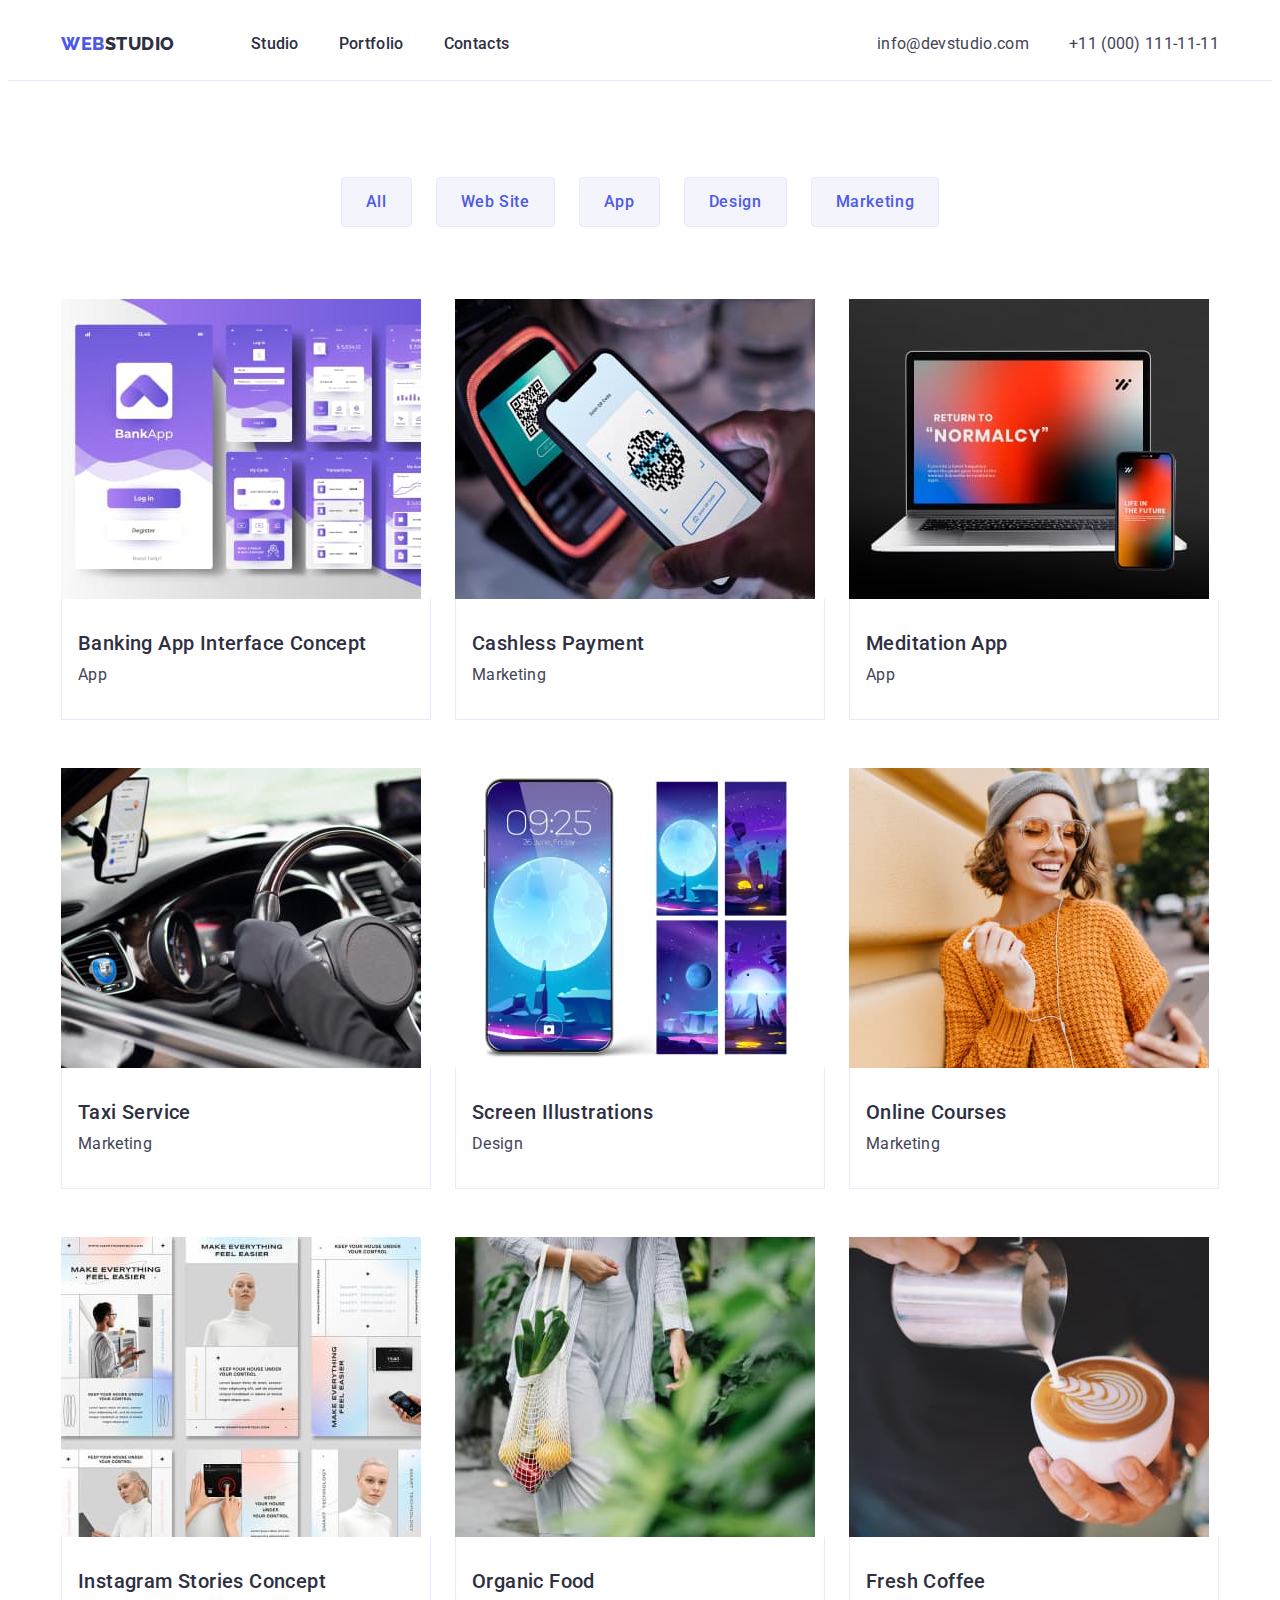
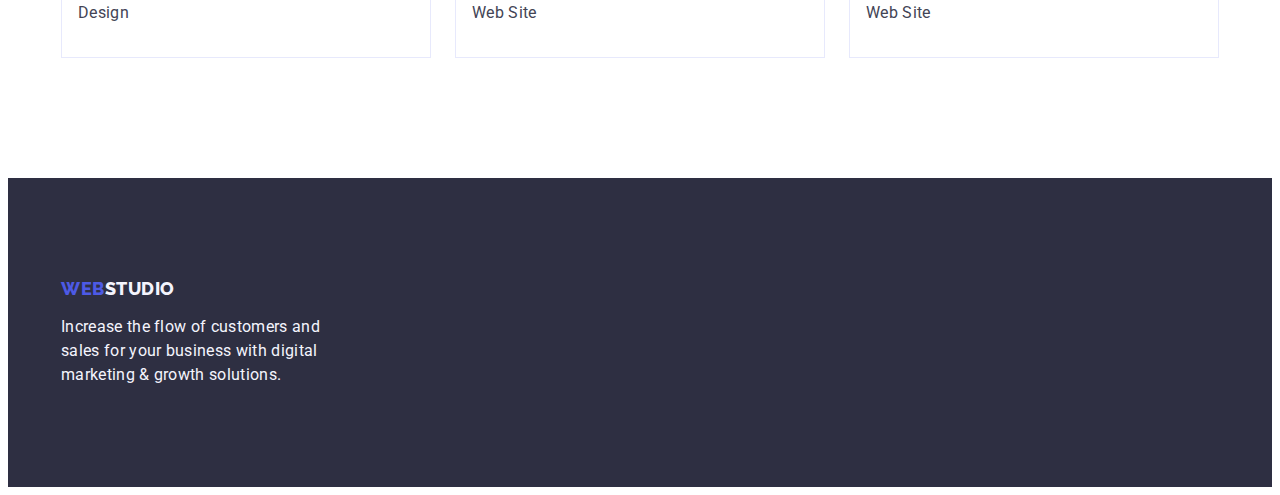
==== portfolio.html @ efa70a8b "summary" ====
<!DOCTYPE html>
<html lang="en">
  <head>
    <meta charset="UTF-8" />
    <meta name="viewport" content="width=device-width, initial-scale=1.0" />
    <link rel="preconnect" href="https://fonts.googleapis.com" />
    <link rel="preconnect" href="https://fonts.gstatic.com" crossorigin />
    <link
      href="https://fonts.googleapis.com/css2?family=Raleway:wght@800&family=Roboto:wght@400;500;700;900&display=swap"
      rel="stylesheet"
    />
    <link
      rel="stylesheet"
      href="https://cdnjs.cloudflare.com/ajax/libs/modern-normalize/2.0.0/modern-normalize.min.css"
      integrity="sha512-4xo8blKMVCiXpTaLzQSLSw3KFOVPWhm/TRtuPVc4WG6kUgjH6J03IBuG7JZPkcWMxJ5huwaBpOpnwYElP/m6wg=="
      crossorigin="anonymous"
      referrerpolicy="no-referrer"
    />
    <link rel="stylesheet" href="./css/styles.css" />
    <title>Portfolio</title>
  </head>

  <body>
    <header class="header">
      <div class="container header-container">
        <nav class="header-navigation">
          <a href="./index.html" class="header-logo link">
            Web<span class="header-logo-accent">Studio</span>
          </a>
          <ul class="header-menu list">
            <li>
              <a href="./index.html" class="header-menu-item link">Studio</a>
            </li>
            <li>
              <a href="./portfolio.html" class="header-menu-item link"
                >Portfolio</a
              >
            </li>
            <li><a href="" class="header-menu-item link">Contacts</a></li>
          </ul>
        </nav>
        <address class="address">
          <ul class="address-menu list">
            <li class="address-menu-item">
              <a href="mailto:info@devstudio.com" class="address-menu-link link"
                >info@devstudio.com</a
              >
            </li>
            <li class="address-menu-item">
              <a href="tel:+110001111111" class="address-menu-link link"
                >+11 (000) 111-11-11</a
              >
            </li>
          </ul>
        </address>
      </div>
    </header>

    <main>
      <section class="portfolio-section">
        <div class="container">
          <h1 class="visually-hidden">List</h1>
          <ul class="buttons-list list">
            <li><button type="button" class="button-list">All</button></li>
            <li><button type="button" class="button-list">Web Site</button></li>
            <li><button type="button" class="button-list">App</button></li>
            <li><button type="button" class="button-list">Design</button></li>
            <li>
              <button type="button" class="button-list">Marketing</button>
            </li>
          </ul>
          <ul class="img-list list">
            <li class="img-list-item">
              <a class="link" href="">
                <img
                  src="./images/baking-app.jpg"
                  alt="App Interface Concept"
                  width="360"
                  height="300"
                />
                <div class="description">
                  <h2 class="title-img">Banking App Interface Concept</h2>
                  <p class="paragraph-img">App</p>
                </div>
              </a>
            </li>
            <li class="img-list-item">
              <a class="link" href=""
                ><img
                  src="./images/cashless-payment.jpg"
                  alt="Payment by phone"
                  width="360"
                  height="300"
                />
                <div class="description">
                  <h2 class="title-img">Cashless Payment</h2>
                  <p class="paragraph-img">Marketing</p>
                </div></a
              >
            </li>
            <li class="img-list-item">
              <a class="link" href="">
                <img
                  src="./images/meditation-app.jpg"
                  alt="Laptop and phone"
                  width="360"
                  height="300"
                />
                <div class="description">
                  <h2 class="title-img">Meditation App</h2>
                  <p class="paragraph-img">App</p>
                </div>
              </a>
            </li>
            <li class="img-list-item">
              <a class="link" href="">
                <img
                  src="./images/taxi-service.jpg"
                  alt="A car"
                  width="360"
                  height="300"
                />
                <div class="description">
                  <h2 class="title-img">Taxi Service</h2>
                  <p class="paragraph-img">Marketing</p>
                </div>
              </a>
            </li>
            <li class="img-list-item">
              <a class="link" href="">
                <img
                  src="./images/screen-illustrations.jpg"
                  alt="Phone and screen Illustrations"
                  width="360"
                  height="300"
                />
                <div class="description">
                  <h2 class="title-img">Screen Illustrations</h2>
                  <p class="paragraph-img">Design</p>
                </div>
              </a>
            </li>
            <li class="img-list-item">
              <a class="link" href="">
                <img
                  src="./images/online-courses.jpg"
                  alt="A smiling girl"
                  width="360"
                  height="300"
                />
                <div class="description">
                  <h2 class="title-img">Online Courses</h2>
                  <p class="paragraph-img">Marketing</p>
                </div>
              </a>
            </li>
            <li class="img-list-item">
              <a class="link" href="">
                <img
                  src="./images/instagram-stories-concept.jpg"
                  alt="Concept of instagram stories"
                  width="360"
                  height="300"
                />
                <div class="description">
                  <h2 class="title-img">Instagram Stories Concept</h2>
                  <p class="paragraph-img">Design</p>
                </div>
              </a>
            </li>
            <li class="img-list-item">
              <a class="link" href="">
                <img
                  src="./images/organic-food.jpg"
                  alt="A woman holds vegetables"
                  width="360"
                  height="300"
                />
                <div class="description">
                  <h2 class="title-img">Organic Food</h2>
                  <p class="paragraph-img">Web Site</p>
                </div>
              </a>
            </li>
            <li class="img-list-item">
              <a class="link" href="">
                <img
                  src="./images/fresh-coffee.jpg"
                  alt="A man making coffee"
                  width="360"
                  height="300"
                />
                <div class="description">
                  <h2 class="title-img">Fresh Coffee</h2>
                  <p class="paragraph-img">Web Site</p>
                </div>
              </a>
            </li>
          </ul>
        </div>
      </section>
    </main>

    <footer class="footer">
      <div class="footer-container container">
        <a href="./index.html" class="footer-logo link"
          >Web<span class="footer-logo-accent">Studio</span></a
        >
        <p class="footer-paragraph">
          Increase the flow of customers and sales for your business with
          digital marketing & growth solutions.
        </p>
      </div>
    </footer>
  </body>
</html>
---- css/styles.css ----
:root {
  --primary-color-logo: #4d5ae5;
  --primary-color: #2e2f42;
  --primary-backgrond-color: #ffffff;
}

p,
h1,
h2,
h3,
h4,
h5,
h6 {
  margin-top: 0;
  margin-bottom: 0;
}

ul,
ol {
  margin-top: 0;
  margin-bottom: 0;
  padding-left: 0;
}

img {
  display: block;
}

body {
  font-family: 'Roboto', sans-serif;
  color: #434455;
  background-color: var(--primary-backgrond-color);
}

.container {
  width: 100%;
  max-width: 1158px;
  padding-left: 15px;
  padding-right: 15px;
  margin: 0 auto;
}

.link,
.list {
  list-style: none;
  text-decoration: none;
}

.header {
  border-bottom: 1px solid #e7e9fc;
}

.header-logo {
  font-family: 'Raleway', sans-serif;
  font-weight: 800;
  font-size: 18px;
  line-height: 1.17;
  letter-spacing: 0.03em;
  text-transform: uppercase;
  text-decoration: none;
  color: var(--primary-color-logo);
  margin-right: 76px;
}

.header-logo-accent {
  color: #2e2f42;
}

.header-menu {
  display: flex;
  gap: 40px;
}

.header-container {
  display: flex;
  align-items: center;
  border-bottom: 1px #e7e9fc;
}

.header-navigation {
  display: flex;
  justify-content: center;
  align-items: center;
}

.header-menu-item {
  font-family: 'Roboto', sans-serif;
  font-weight: 500;
  font-size: 16px;
  line-height: 1.5;
  letter-spacing: 0.02em;
  text-transform: capitalize;
  text-decoration: none;
  color: #2e2f42;
  padding: 24px 0;
  display: block;
}

.header-menu-item:hover,
.header-menu-item:focus {
  color: #404bbf;
}

.address {
  font-style: normal;
  margin-left: auto;
}

.address-menu {
  display: flex;
  gap: 40px;
}

.address-menu-item {
  display: flex;
}

.address-menu-link {
  font-family: 'Roboto', sans-serif;
  font-weight: 400;
  font-size: 16px;
  line-height: 1.5;
  letter-spacing: 0.02em;
  font-style: normal;
  text-transform: lowercase;
  color: #434455;
}

.address-menu-link:hover,
.address-menu-link:focus {
  color: #404bbf;
}

button {
  cursor: pointer;
  color: #4d5ae5;
  background-color: #e7e9fc;
  padding: 16px 32px;
  border-radius: 4px;
  border: none;
}

button:hover,
button:focus {
  background-color: #404bbf;
  color: #ffffff;
}

.advantages {
  padding: 120px 0;
}

.advantages-title {
  letter-spacing: 0.02em;
}

.efective-sol {
  background-color: #2e2f42;
  padding: 188px 0;
}

.efective-sol-title {
  max-width: 496px;
  font-weight: 700;
  font-size: 56px;
  line-height: 1.07;
  letter-spacing: 0.02em;
  text-align: center;
  color: #ffffff;
  margin-bottom: 48px;
  display: block;
  margin: 0 auto;
}

.button-order {
  font-family: 'Roboto', sans-serif;
  background-color: #4d5ae5;
  color: #ffffff;
  font-weight: 500;
  font-size: 16px;
  line-height: 1.5;
  letter-spacing: 0.04em;
  display: block;
  margin: 0 auto;
  min-width: 169px;
  margin-top: 48px;
}

.advantages-list {
  display: flex;
  gap: 24px;
}

.adv-list {
  width: calc((100% - 72px) / 4);
}

.fsection-title {
  font-weight: 500;
  font-size: 20px;
  line-height: 1.2;
  letter-spacing: 0.02em;
  color: #2e2f42;
  margin-bottom: 8px;
  background-color: #ffffff;
}

.fsection-paragraph {
  font-weight: 400;
  font-size: 16px;
  line-height: 1.5;
  letter-spacing: 0.02em;
  color: #434455;
  background-color: #ffffff;
}

.visually-hidden {
  position: absolute;
  width: 1px;
  height: 1px;
  margin: -1px;
  border: 0;
  padding: 0;
  white-space: nowrap;
  clip-path: inset(100%);
  clip: rect(0 0 0 0);
  overflow: hidden;
}

.section-title {
  font-weight: 500;
  font-size: 20px;
  line-height: 1.2;
  letter-spacing: 0.02em;
  color: #2e2f42;
  margin-bottom: 8px;
  background-color: #ffffff;
  text-align: center;
  margin-bottom: 8px;
}

.section-paragraph {
  font-weight: 400;
  font-size: 16px;
  line-height: 1.5;
  letter-spacing: 0.02em;
  color: #434455;
  background-color: #ffffff;
  text-align: center;
}

.our-team {
  background-color: #f4f4fd;
  padding: 120px 0;
}

.team {
  border-radius: 0px 0px 4px 4px;
  width: calc((100% - 74px) / 4);
}

.name {
  padding: 32px 16px;
  background-color: #ffffff;
}

.wawd-section {
  padding-bottom: 120px;
}

.wawd-list {
  display: flex;
  gap: 24px;
}

.wawd {
  margin-bottom: 72px;
  font-size: 36px;
  line-height: 1.11;
  letter-spacing: 0.02em;
  text-transform: capitalize;
  text-align: center;
  color: #2e2f42;
}

.wawd-list-img {
  width: calc((100% - 48px) / 3);
}

.team-list {
  display: flex;
  gap: 24px;
}

.paragraph-img {
  font-family: 'Roboto', sans-serif;
  font-weight: 400;
  font-size: 16px;
  line-height: 1.5;
  letter-spacing: 0.02em;
  text-transform: capitalize;
  color: #434455;
}

footer {
  background-color: var(--primary-color);
  padding: 100px 0;
}

.footer-logo {
  font-family: 'Raleway', sans-serif;
  font-weight: 800;
  font-size: 18px;
  line-height: 1.17;
  letter-spacing: 0.03em;
  text-transform: uppercase;
  color: var(--primary-color-logo);
  display: inline-block;
  margin-bottom: 16px;
}

.footer-logo-accent {
  color: #f4f4fd;
}

.footer-paragraph {
  width: 264px;
  color: #f4f4fd;
  font-weight: 400;
  font-size: 16px;
  line-height: 1.5;
  letter-spacing: 0.02em;
}

.buttons-list {
  display: flex;
  justify-content: center;
  gap: 24px;
  margin-bottom: 72px;
}

.portfolio-section {
  padding-top: 96px;
  padding-bottom: 120px;
}

.img-list {
  display: flex;
  flex-wrap: wrap;
  column-gap: 24px;
  row-gap: 48px;
}

.button-list {
  font-family: 'Roboto', sans-serif;
  font-weight: 500;
  font-size: 16px;
  line-height: 1.5;
  letter-spacing: 0.04em;
  background-color: #f4f4fd;
  padding: 12px 24px;
  border: 1px solid #e7e9fc;
}

.button-list:hover,
.button-list:focus {
  border: 1px solid transparent;
}

.button-order:hover,
.button-order:focus {
  background-color: #404bbf;
}

.img-list-item {
  width: calc((100% - 48px) / 3);
}

.description {
  padding: 32px 16px;
  border: 1px solid #e7e9fc;
  border-top: none;
}

.title-img {
  font-family: 'Roboto', sans-serif;
  font-weight: 500;
  font-size: 20px;
  line-height: 1.2;
  letter-spacing: 0.02em;
  text-transform: capitalize;
  color: #2e2f42;
  margin-bottom: 8px;
}
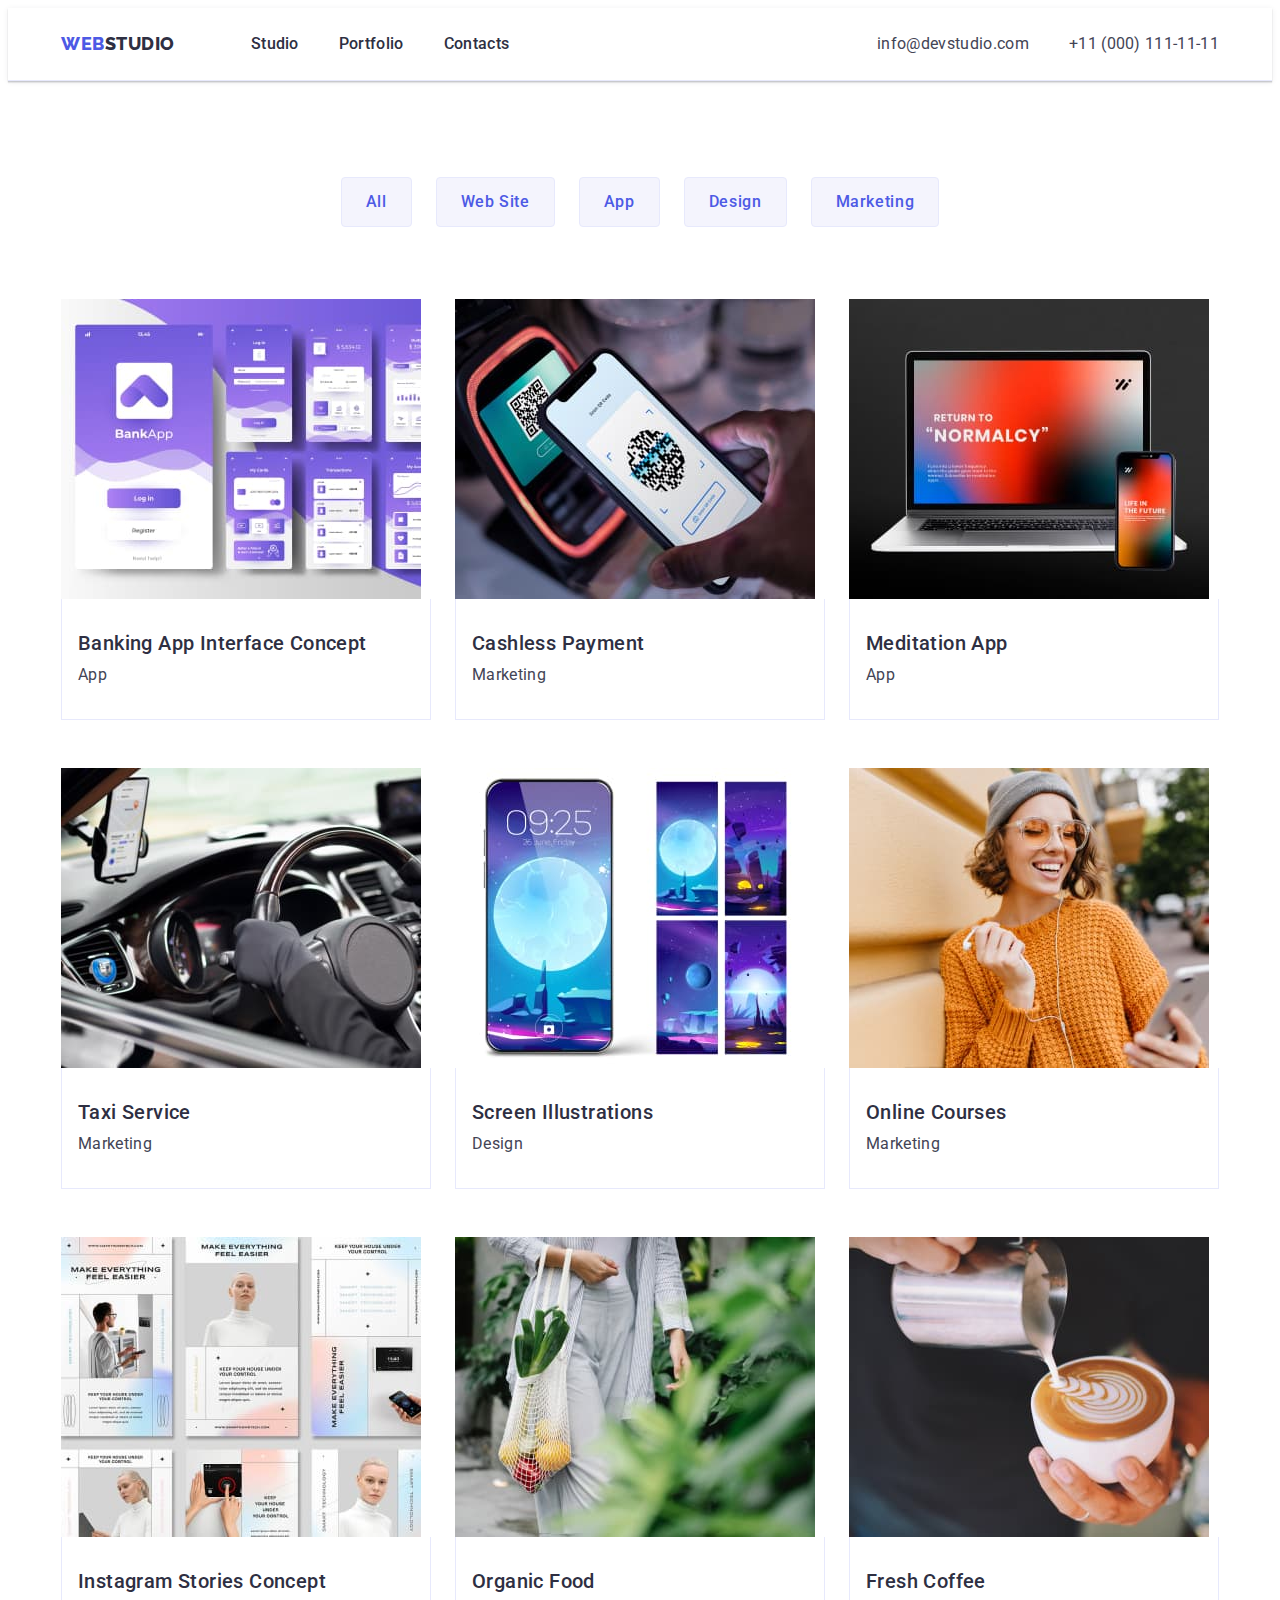
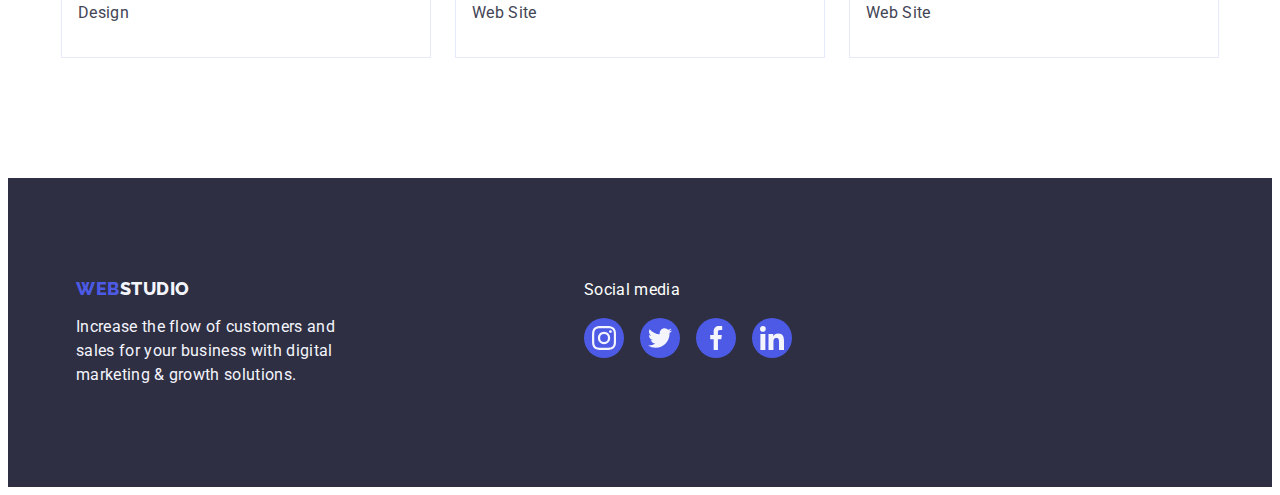
==== commit 2e3fbd72: "update" ====
--- a/portfolio.html
+++ b/portfolio.html
@@ -203,13 +203,72 @@
 
     <footer class="footer">
       <div class="footer-container container">
-        <a href="./index.html" class="footer-logo link"
-          >Web<span class="footer-logo-accent">Studio</span></a
-        >
-        <p class="footer-paragraph">
-          Increase the flow of customers and sales for your business with
-          digital marketing & growth solutions.
-        </p>
+        <div class="footer-logo-container container">
+          <a href="./index.html" class="footer-logo link"
+            >Web<span class="footer-logo-accent">Studio</span></a
+          >
+          <p class="footer-paragraph">
+            Increase the flow of customers and sales for your business with
+            digital marketing & growth solutions.
+          </p>
+        </div>
+        <div class="footer-socials-container container">
+          <p class="footer-paragraph-socials">Social media</p>
+          <ul class="footer-socials-list list">
+            <li class="footer-socials-item">
+              <a
+                class="footer-socials-link link"
+                href=""
+                aria-label="instagram"
+                target="_blank"
+                rel="noopener noreferrer"
+              >
+                <svg class="footer-socials-icon">
+                  <use href="./images/icons.svg#icon-instagram"></use>
+                </svg>
+              </a>
+            </li>
+            <li class="footer-socials-item">
+              <a
+                class="footer-socials-link link"
+                href=""
+                aria-label="twitter"
+                target="_blank"
+                rel="noopener noreferrer"
+              >
+                <svg class="footer-socials-icon">
+                  <use href="./images/icons.svg#icon-twitter"></use>
+                </svg>
+              </a>
+            </li>
+            <li class="footer-socials-item">
+              <a
+                class="footer-socials-link link"
+                href=""
+                aria-label="facebook"
+                target="_blank"
+                rel="noopener noreferrer"
+              >
+                <svg class="footer-socials-icon">
+                  <use href="./images/icons.svg#icon-facebook"></use>
+                </svg>
+              </a>
+            </li>
+            <li class="footer-socials-item">
+              <a
+                class="footer-socials-link link"
+                href=""
+                aria-label="linkedin"
+                target="_blank"
+                rel="noopener noreferrer"
+              >
+                <svg class="footer-socials-icon">
+                  <use href="./images/icons.svg#icon-linkedin"></use>
+                </svg>
+              </a>
+            </li>
+          </ul>
+        </div>
       </div>
     </footer>
   </body>
--- a/css/styles.css
+++ b/css/styles.css
@@ -48,6 +48,8 @@
 
 .header {
   border-bottom: 1px solid #e7e9fc;
+  box-shadow: 0px 2px 1px rgba(46, 47, 66, 0.08),
+    0px 1px 1px rgba(46, 47, 66, 0.16), 0px 1px 6px rgba(46, 47, 66, 0.08);
 }
 
 .header-logo {
@@ -101,6 +103,22 @@
   color: #404bbf;
 }
 
+.studio {
+  color: #404bbf;
+  position: relative;
+  transition: color 250ms cubic-bezier(0.4, 0, 0.2, 1);
+}
+
+.studio::after {
+  content: '';
+  position: absolute;
+  left: 0;
+  bottom: -1px;
+  height: 4px;
+  background-color: #404bbf;
+  border-radius: 2px;
+}
+
 .address {
   font-style: normal;
   margin-left: auto;
@@ -124,6 +142,7 @@
   font-style: normal;
   text-transform: lowercase;
   color: #434455;
+  transition: color 250ms cubic-bezier(0.4, 0, 0.2, 1);
 }
 
 .address-menu-link:hover,
@@ -155,7 +174,16 @@
 }
 
 .efective-sol {
+  max-width: 1440px;
   background-color: #2e2f42;
+  background-repeat: no-repeat;
+  background-position: center;
+  background-size: cover;
+  background-image: linear-gradient(
+      rgba(46, 47, 66, 0.7),
+      rgba(46, 47, 66, 0.7)
+    ),
+    url(../images/people-office.jpg);
   padding: 188px 0;
 }
 
@@ -184,6 +212,18 @@
   margin: 0 auto;
   min-width: 169px;
   margin-top: 48px;
+  transition: background-color 250ms cubic-bezier(0.4, 0, 0.2, 1);
+}
+
+.advantages-block {
+  background-color: #f4f4fd;
+  width: 264px;
+  height: 112px;
+  border-radius: 4px;
+  margin-bottom: 8px;
+  display: flex;
+  align-items: center;
+  justify-content: center;
 }
 
 .advantages-list {
@@ -249,21 +289,6 @@
   text-align: center;
 }
 
-.our-team {
-  background-color: #f4f4fd;
-  padding: 120px 0;
-}
-
-.team {
-  border-radius: 0px 0px 4px 4px;
-  width: calc((100% - 74px) / 4);
-}
-
-.name {
-  padding: 32px 16px;
-  background-color: #ffffff;
-}
-
 .wawd-section {
   padding-bottom: 120px;
 }
@@ -290,6 +315,92 @@
 .team-list {
   display: flex;
   gap: 24px;
+  height: 428px;
+}
+.our-team {
+  background-color: #f4f4fd;
+  padding: 120px 0;
+  height: 780px;
+}
+
+.team {
+  border-radius: 0px 0px 4px 4px;
+  width: calc((100% - 74px) / 4);
+  box-shadow: 0px 1px 6px rgba(46, 47, 66, 0.08),
+    0px 1px 1px rgba(46, 47, 66, 0.16), 0px 2px 1px rgba(46, 47, 66, 0.08);
+}
+
+.name {
+  padding: 32px 16px;
+  background-color: #ffffff;
+  padding: 32px 0;
+}
+
+.team-socials {
+  display: flex;
+  justify-content: center;
+  gap: 24px;
+  padding-top: 8px;
+}
+
+.team-socials-item {
+  width: 40px;
+  height: 40px;
+}
+
+.team-socials-link {
+  width: 100%;
+  height: 100%;
+  background-color: #4d5ae5;
+  border-radius: 50%;
+  display: flex;
+  align-items: center;
+  justify-content: center;
+}
+
+.team-socials-link:hover,
+.team-socials-link:focus {
+  background-color: #404bbf;
+}
+
+.team-icon {
+  fill: #f4f4fd;
+}
+
+.customers {
+  padding: 120px 0;
+}
+
+.customers-list {
+  display: flex;
+  gap: 24px;
+}
+
+.customers-list-item {
+  width: calc((100% - 120px) / 6);
+  height: 88px;
+  width: 168px;
+}
+
+.customers-list-link {
+  width: 100%;
+  height: 100%;
+  color: #8e8f99;
+  border: 1px solid #8e8f99;
+  border-radius: 4px;
+  display: flex;
+  align-items: center;
+  justify-content: center;
+}
+
+.customers-list-link:hover,
+.customers-list-link:focus {
+  color: #404bbf;
+  border-color: #404bbf;
+}
+
+.customers-list-icon {
+  fill: currentColor;
 }
 
 .paragraph-img {
@@ -305,6 +416,11 @@
 footer {
   background-color: var(--primary-color);
   padding: 100px 0;
+}
+
+.footer-container {
+  display: flex;
+  align-items: baseline;
 }
 
 .footer-logo {
@@ -332,6 +448,45 @@
   letter-spacing: 0.02em;
 }
 
+.footer-socials-container {
+  margin-right: 120px;
+}
+
+.footer-paragraph-socials {
+  width: 500px;
+  font-size: 16px;
+  line-height: 1.5;
+  letter-spacing: 0.02em;
+  color: #ffffff;
+  margin-bottom: 16px;
+}
+
+.footer-socials-list {
+  display: flex;
+  gap: 16px;
+}
+
+.footer-socials-item {
+  width: 40px;
+  height: 40px;
+}
+
+.footer-socials-link {
+  display: flex;
+  align-items: center;
+  justify-content: center;
+  width: 100%;
+  height: 100%;
+  border-radius: 50%;
+  background-color: #4d5ae5;
+}
+
+.footer-socials-icon {
+  width: 24px;
+  height: 24px;
+  fill: #f4f4fd;
+}
+
 .buttons-list {
   display: flex;
   justify-content: center;
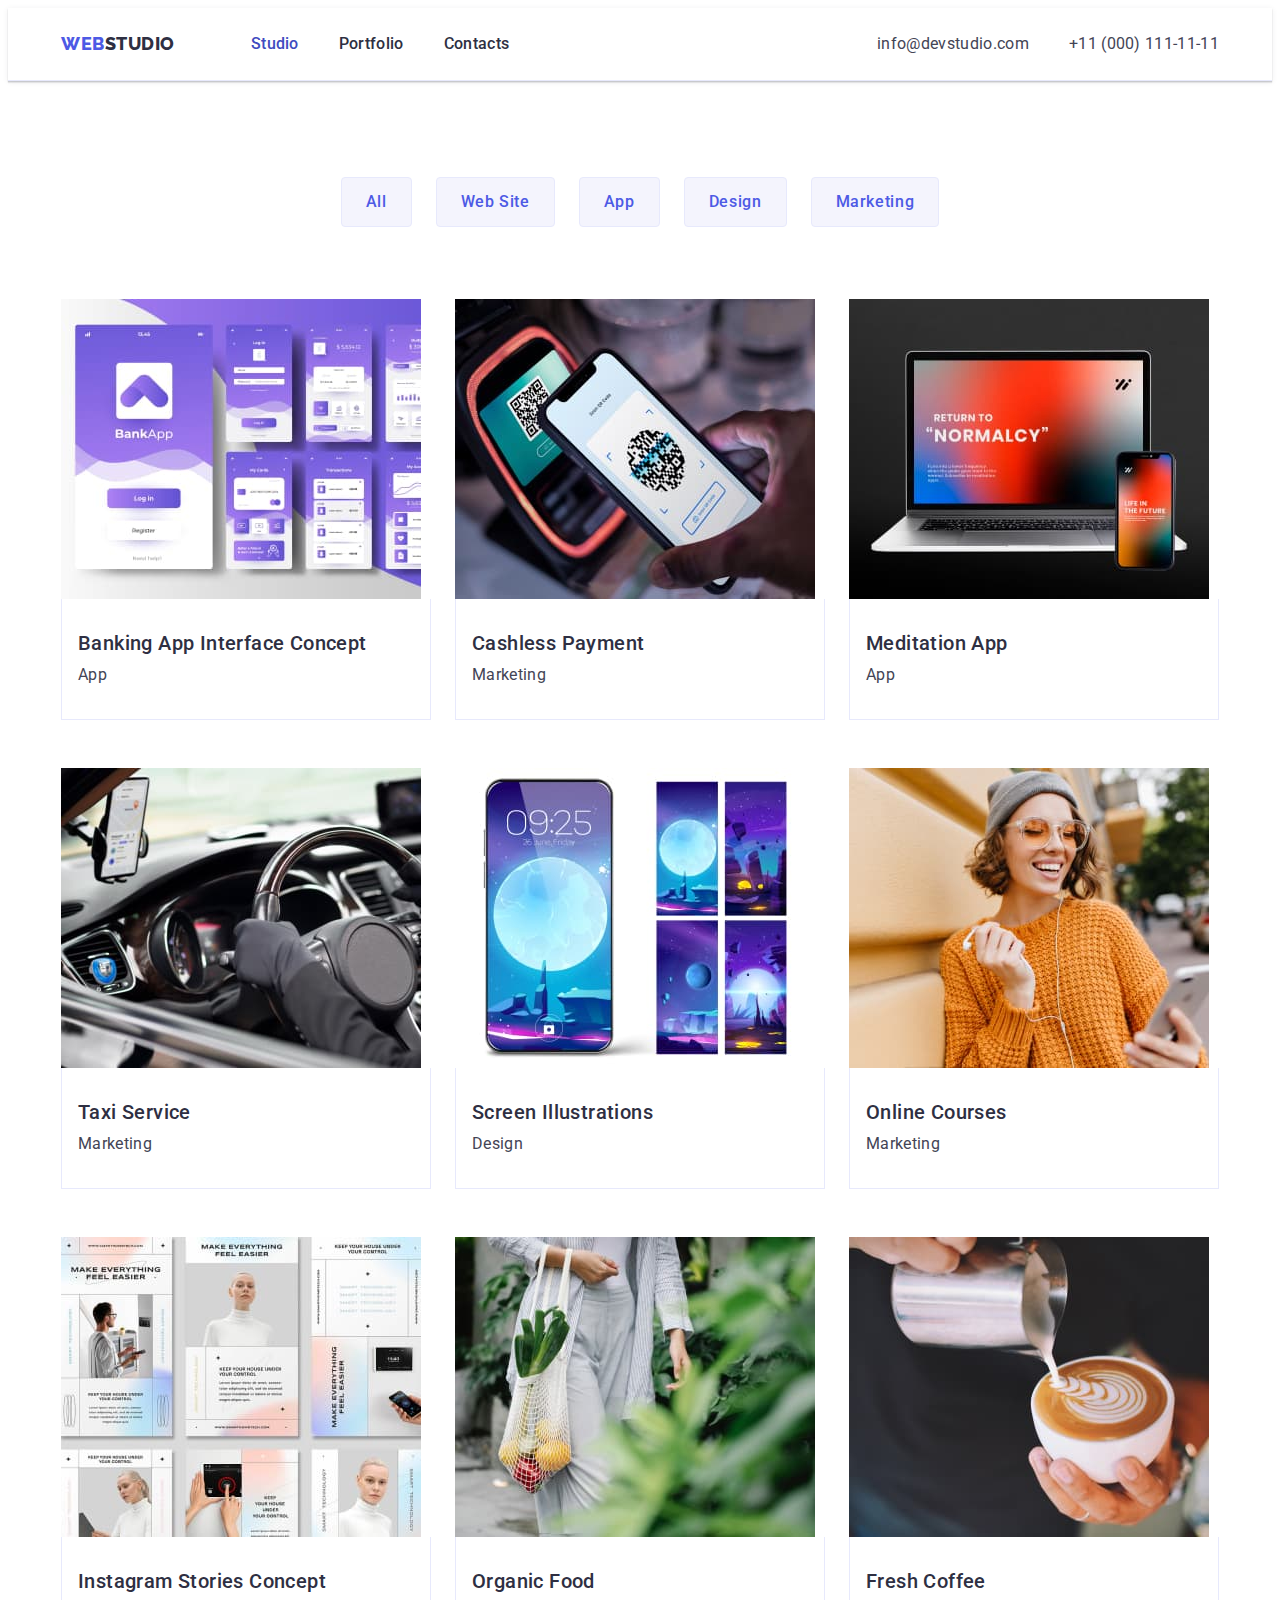
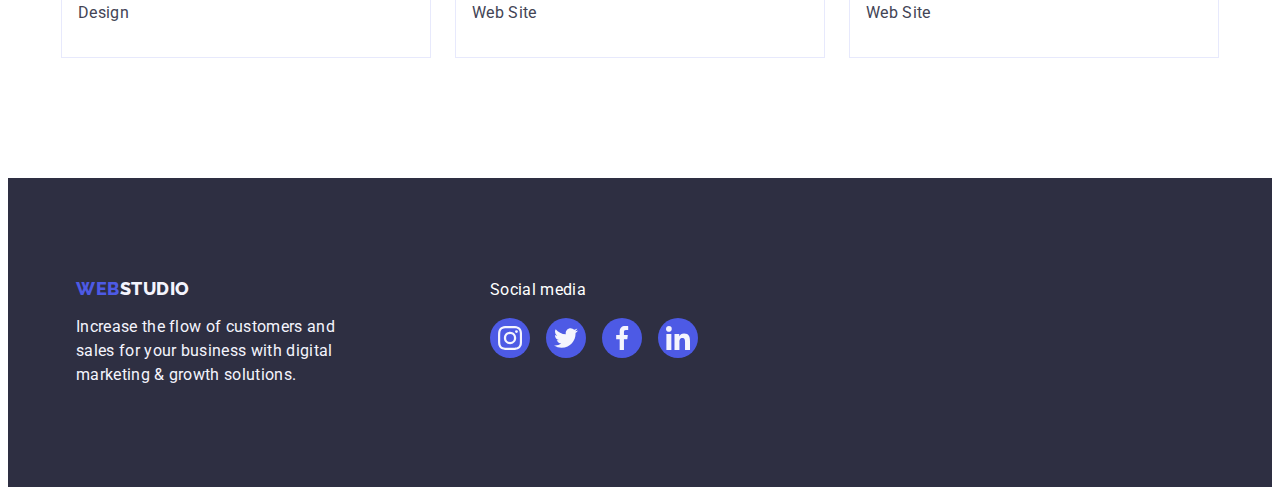
==== commit 22180e64: "update" ====
--- a/portfolio.html
+++ b/portfolio.html
@@ -29,7 +29,9 @@
           </a>
           <ul class="header-menu list">
             <li>
-              <a href="./index.html" class="header-menu-item link">Studio</a>
+              <a href="./index.html" class="header-menu-item link studio"
+                >Studio</a
+              >
             </li>
             <li>
               <a href="./portfolio.html" class="header-menu-item link"
@@ -223,7 +225,7 @@
                 target="_blank"
                 rel="noopener noreferrer"
               >
-                <svg class="footer-socials-icon">
+                <svg class="footer-socials-icon" width="24" height="24">
                   <use href="./images/icons.svg#icon-instagram"></use>
                 </svg>
               </a>
@@ -236,7 +238,7 @@
                 target="_blank"
                 rel="noopener noreferrer"
               >
-                <svg class="footer-socials-icon">
+                <svg class="footer-socials-icon" width="24" height="24">
                   <use href="./images/icons.svg#icon-twitter"></use>
                 </svg>
               </a>
@@ -249,7 +251,7 @@
                 target="_blank"
                 rel="noopener noreferrer"
               >
-                <svg class="footer-socials-icon">
+                <svg class="footer-socials-icon" width="24" height="24">
                   <use href="./images/icons.svg#icon-facebook"></use>
                 </svg>
               </a>
@@ -262,7 +264,7 @@
                 target="_blank"
                 rel="noopener noreferrer"
               >
-                <svg class="footer-socials-icon">
+                <svg class="footer-socials-icon" width="24" height="24">
                   <use href="./images/icons.svg#icon-linkedin"></use>
                 </svg>
               </a>
--- a/css/styles.css
+++ b/css/styles.css
@@ -356,6 +356,7 @@
   display: flex;
   align-items: center;
   justify-content: center;
+  transition: background-color 250ms cubic-bezier(0.4, 0, 0.2, 1);
 }
 
 .team-socials-link:hover,
@@ -391,6 +392,8 @@
   display: flex;
   align-items: center;
   justify-content: center;
+  transition: border-color 250ms cubic-bezier(0.4, 0, 0.2, 1),
+    color 250ms cubic-bezier(0.4, 0, 0.2, 1);
 }
 
 .customers-list-link:hover,
@@ -421,6 +424,11 @@
 .footer-container {
   display: flex;
   align-items: baseline;
+}
+
+.footer-logo-container {
+  width: 264px;
+  margin-right: 120px;
 }
 
 .footer-logo {
@@ -448,12 +456,8 @@
   letter-spacing: 0.02em;
 }
 
-.footer-socials-container {
-  margin-right: 120px;
-}
-
 .footer-paragraph-socials {
-  width: 500px;
+  font-weight: 500px;
   font-size: 16px;
   line-height: 1.5;
   letter-spacing: 0.02em;
@@ -481,6 +485,11 @@
   background-color: #4d5ae5;
 }
 
+.footer-socials-link:hover,
+.footer-socials-link:focus {
+  background-color: #31d0aa;
+}
+
 .footer-socials-icon {
   width: 24px;
   height: 24px;
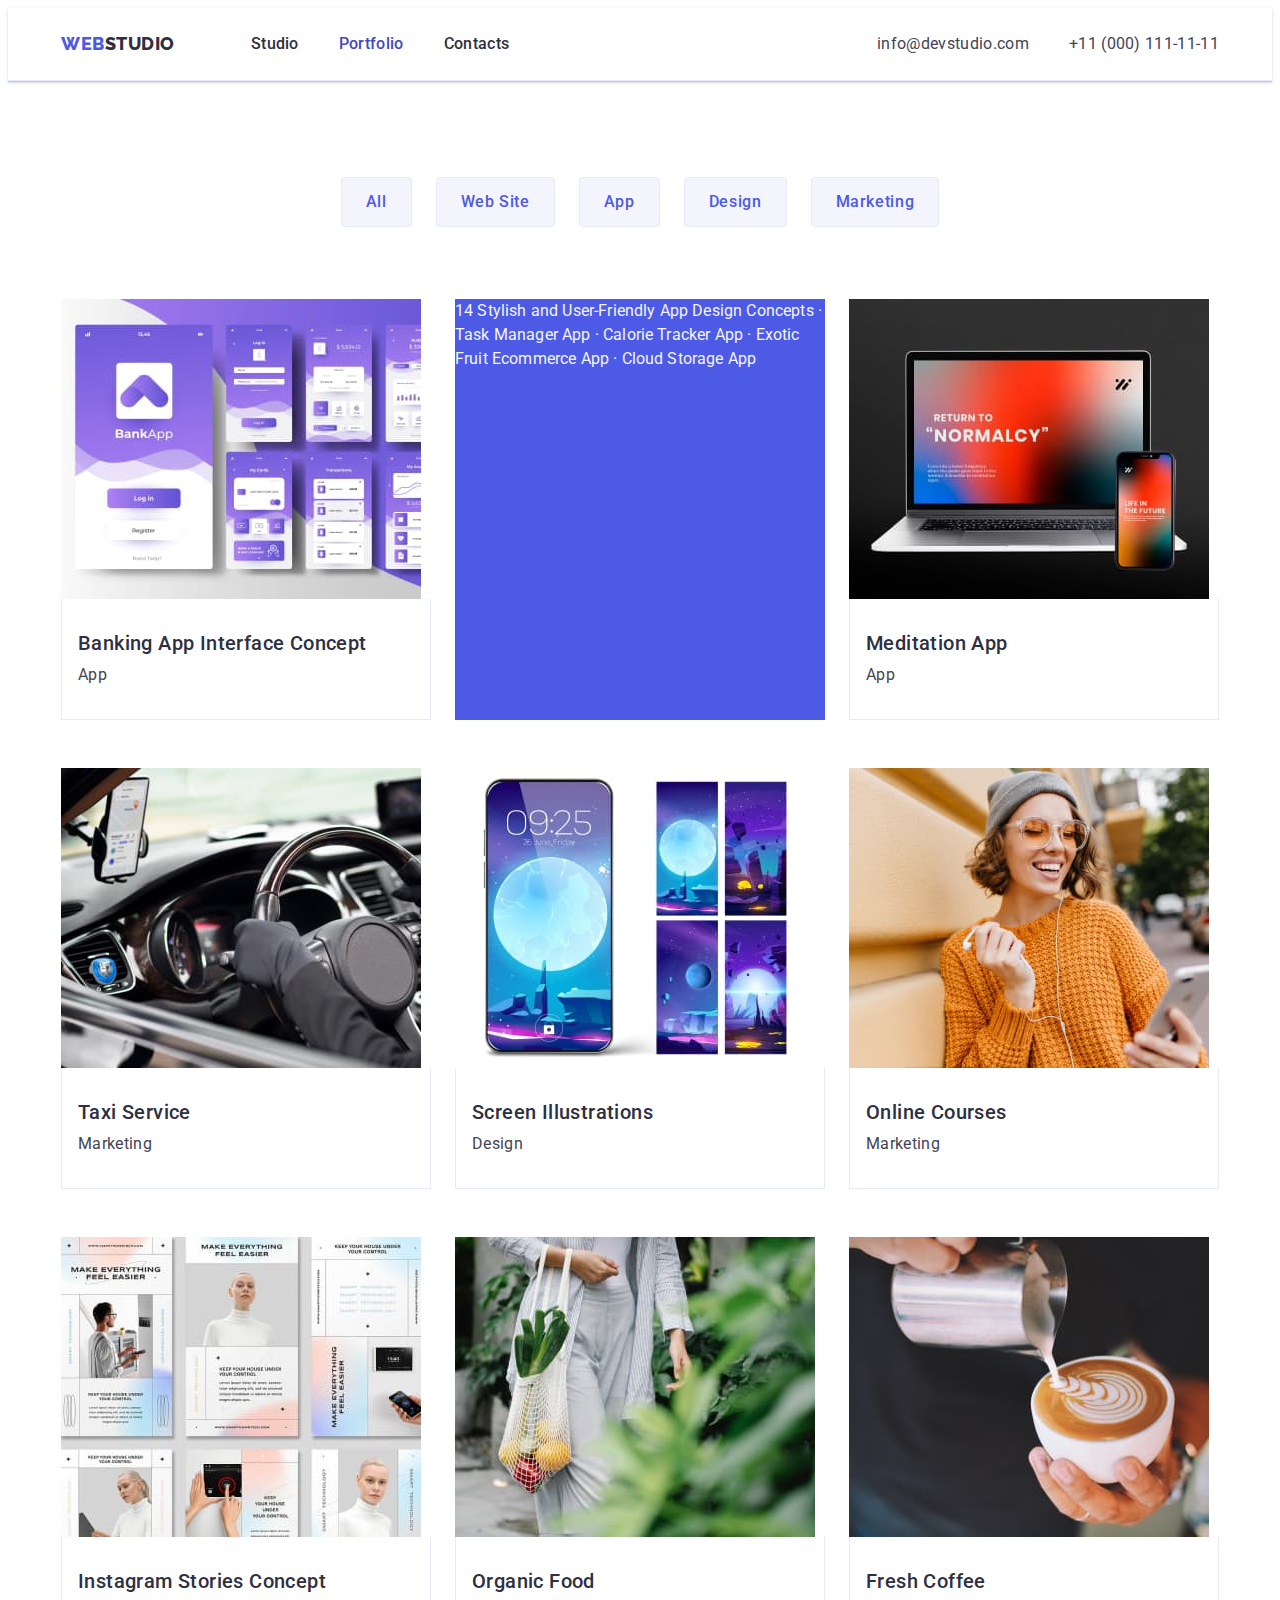
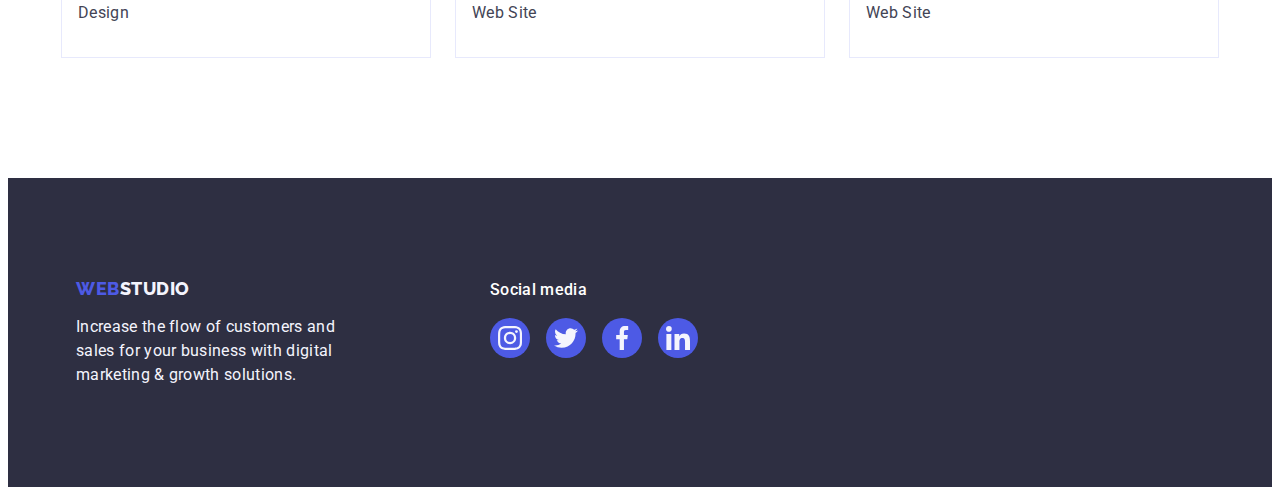
==== commit eff6586a: "update" ====
--- a/portfolio.html
+++ b/portfolio.html
@@ -29,12 +29,10 @@
           </a>
           <ul class="header-menu list">
             <li>
-              <a href="./index.html" class="header-menu-item link studio"
-                >Studio</a
-              >
+              <a href="./index.html" class="header-menu-item link">Studio</a>
             </li>
             <li>
-              <a href="./portfolio.html" class="header-menu-item link"
+              <a href="./portfolio.html" class="header-menu-item link portfolio"
                 >Portfolio</a
               >
             </li>
@@ -73,7 +71,7 @@
           </ul>
           <ul class="img-list list">
             <li class="img-list-item">
-              <a class="link" href="">
+              <a class="img-link link" href="">
                 <img
                   src="./images/baking-app.jpg"
                   alt="App Interface Concept"
@@ -87,13 +85,18 @@
               </a>
             </li>
             <li class="img-list-item">
-              <a class="link" href=""
+              <a class="img-link link" href=""
                 ><img
                   src="./images/cashless-payment.jpg"
                   alt="Payment by phone"
                   width="360"
                   height="300"
                 />
+                <p class="img-cover-text">
+                  14 Stylish and User-Friendly App Design Concepts · Task
+                  Manager App · Calorie Tracker App · Exotic Fruit Ecommerce App
+                  · Cloud Storage App
+                </p>
                 <div class="description">
                   <h2 class="title-img">Cashless Payment</h2>
                   <p class="paragraph-img">Marketing</p>
@@ -101,7 +104,7 @@
               >
             </li>
             <li class="img-list-item">
-              <a class="link" href="">
+              <a class="img-link link" href="">
                 <img
                   src="./images/meditation-app.jpg"
                   alt="Laptop and phone"
@@ -115,7 +118,7 @@
               </a>
             </li>
             <li class="img-list-item">
-              <a class="link" href="">
+              <a class="img-link link" href="">
                 <img
                   src="./images/taxi-service.jpg"
                   alt="A car"
@@ -129,7 +132,7 @@
               </a>
             </li>
             <li class="img-list-item">
-              <a class="link" href="">
+              <a class="img-link link" href="">
                 <img
                   src="./images/screen-illustrations.jpg"
                   alt="Phone and screen Illustrations"
@@ -143,7 +146,7 @@
               </a>
             </li>
             <li class="img-list-item">
-              <a class="link" href="">
+              <a class="img-link link" href="">
                 <img
                   src="./images/online-courses.jpg"
                   alt="A smiling girl"
@@ -157,7 +160,7 @@
               </a>
             </li>
             <li class="img-list-item">
-              <a class="link" href="">
+              <a class="img-link link" href="">
                 <img
                   src="./images/instagram-stories-concept.jpg"
                   alt="Concept of instagram stories"
@@ -171,7 +174,7 @@
               </a>
             </li>
             <li class="img-list-item">
-              <a class="link" href="">
+              <a class="img-link link" href="">
                 <img
                   src="./images/organic-food.jpg"
                   alt="A woman holds vegetables"
@@ -185,7 +188,7 @@
               </a>
             </li>
             <li class="img-list-item">
-              <a class="link" href="">
+              <a class="img-link link" href="">
                 <img
                   src="./images/fresh-coffee.jpg"
                   alt="A man making coffee"
--- a/css/styles.css
+++ b/css/styles.css
@@ -110,6 +110,22 @@
 }
 
 .studio::after {
+  content: '';
+  position: absolute;
+  left: 0;
+  bottom: -1px;
+  height: 4px;
+  background-color: #404bbf;
+  border-radius: 2px;
+}
+
+.portfolio {
+  color: #404bbf;
+  position: relative;
+  transition: color 250ms cubic-bezier(0.4, 0, 0.2, 1);
+}
+
+.portfolio::after {
   content: '';
   position: absolute;
   left: 0;
@@ -457,7 +473,7 @@
 }
 
 .footer-paragraph-socials {
-  font-weight: 500px;
+  font-weight: 500;
   font-size: 16px;
   line-height: 1.5;
   letter-spacing: 0.02em;
@@ -483,6 +499,7 @@
   height: 100%;
   border-radius: 50%;
   background-color: #4d5ae5;
+  transition: background-color 250ms cubic-bezier(0.4, 0, 0.2, 1);
 }
 
 .footer-socials-link:hover,
@@ -524,11 +541,17 @@
   background-color: #f4f4fd;
   padding: 12px 24px;
   border: 1px solid #e7e9fc;
+  transition: 250ms cubic-bezier(0.4, 0, 0.2, 1),
+    background-color 250ms cubic-bezier(0.4, 0, 0.2, 1),
+    border-color 250ms cubic-bezier(0.4, 0, 0.2, 1),
+    box-shadow 250ms cubic-bezier(0.4, 0, 0.2, 1);
 }
 
 .button-list:hover,
 .button-list:focus {
   border: 1px solid transparent;
+  box-shadow: 0px 3px 1px rgba(0, 0, 0, 0.1), 0px 2px 1px rgba(0, 0, 0, 0.08),
+    0px 2px 2px rgba(0, 0, 0, 0.12);
 }
 
 .button-order:hover,
@@ -538,6 +561,31 @@
 
 .img-list-item {
   width: calc((100% - 48px) / 3);
+  position: relative;
+}
+
+.img-cover-text {
+  position: absolute;
+  top: 0;
+  left: 0;
+  font-size: 16px;
+  font-weight: 400;
+  line-height: 1.5;
+  letter-spacing: 0.01em;
+  color: #f4f4fd;
+  background-color: #4d5ae5;
+  height: 100%;
+}
+
+.img-link {
+  display: block;
+}
+
+.img-link:hover,
+.img-link:focus {
+  box-shadow: 0px 2px 1px 0px rgba(46, 47, 66, 0.08),
+    0px 1px 1px 0px rgba(46, 47, 66, 0.16),
+    0px 1px 6px 0px rgba(46, 47, 66, 0.08);
 }
 
 .description {
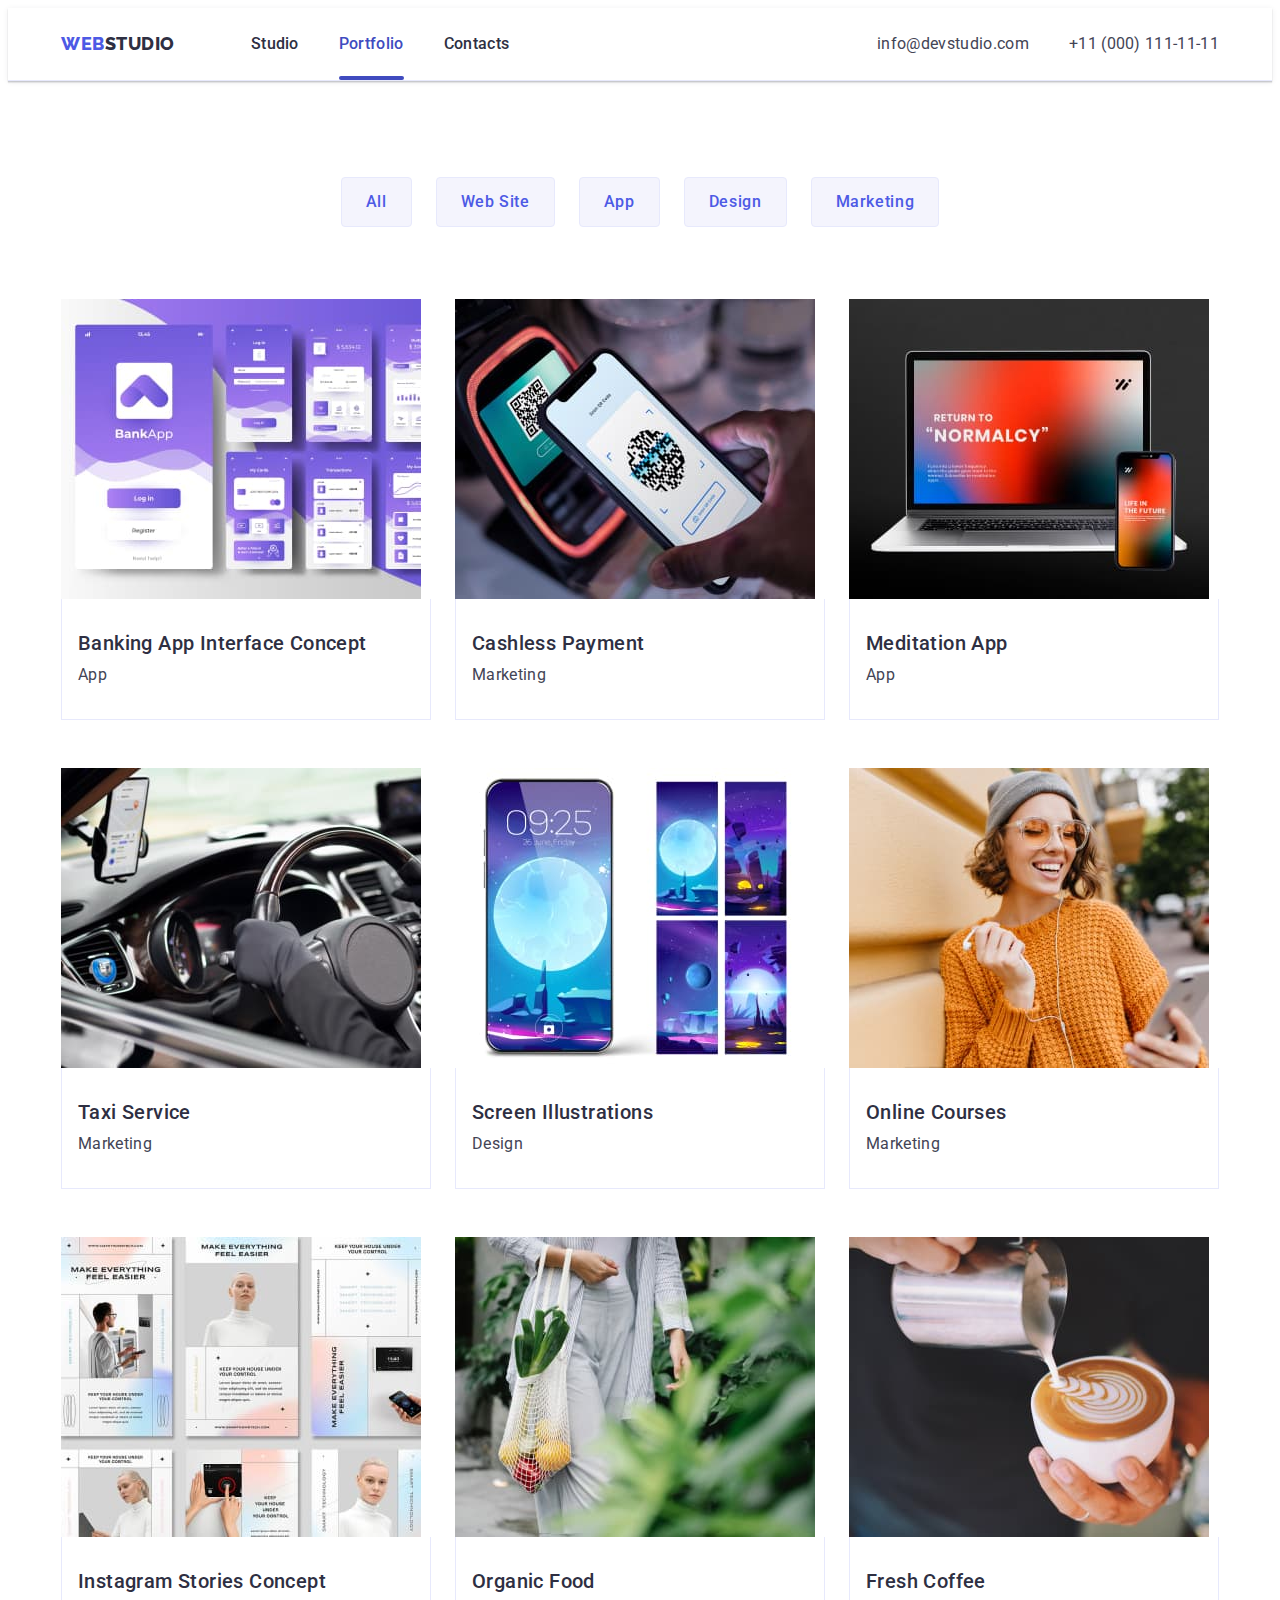
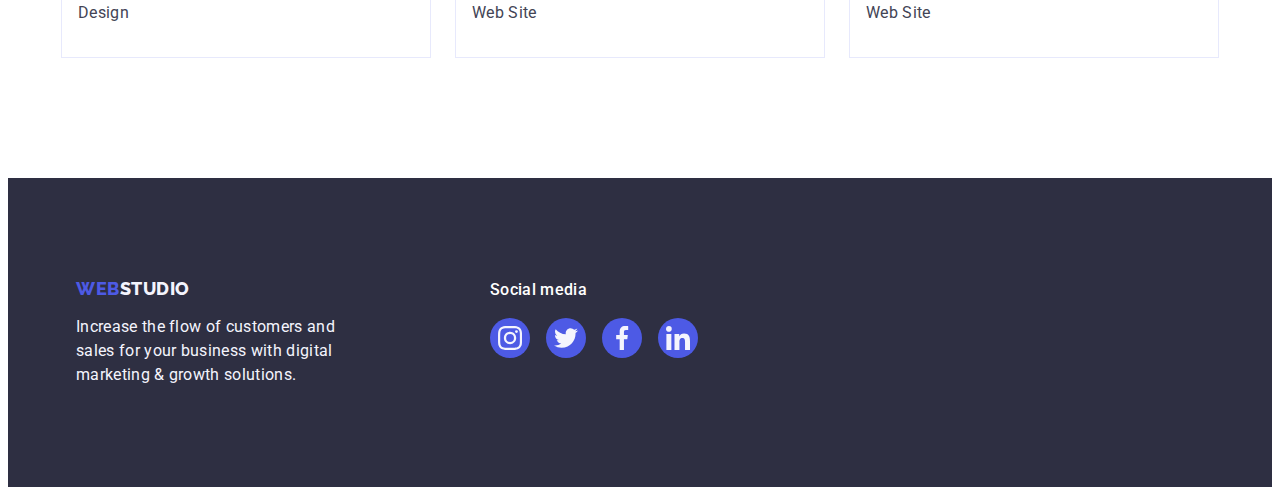
==== commit 81ebb08c: "update" ====
--- a/portfolio.html
+++ b/portfolio.html
@@ -32,7 +32,7 @@
               <a href="./index.html" class="header-menu-item link">Studio</a>
             </li>
             <li>
-              <a href="./portfolio.html" class="header-menu-item link portfolio"
+              <a href="./portfolio.html" class="header-menu-item link current"
                 >Portfolio</a
               >
             </li>
@@ -85,18 +85,20 @@
               </a>
             </li>
             <li class="img-list-item">
-              <a class="img-link link" href=""
-                ><img
-                  src="./images/cashless-payment.jpg"
-                  alt="Payment by phone"
-                  width="360"
-                  height="300"
-                />
-                <p class="img-cover-text">
-                  14 Stylish and User-Friendly App Design Concepts · Task
-                  Manager App · Calorie Tracker App · Exotic Fruit Ecommerce App
-                  · Cloud Storage App
-                </p>
+              <a class="img-link link" href=""></a>
+                <div class="portfolio-cover">
+                  <img
+                    src="./images/cashless-payment.jpg"
+                    alt="Payment by phone"
+                    width="360"
+                    height="300"
+                  />
+                  <p class="portfolio-cover-text">
+                    14 Stylish and User-Friendly App Design Concepts · Task
+                    Manager App · Calorie Tracker App · Exotic Fruit Ecommerce
+                    App · Cloud Storage App
+                  </p>
+                </div>
                 <div class="description">
                   <h2 class="title-img">Cashless Payment</h2>
                   <p class="paragraph-img">Marketing</p>
--- a/css/styles.css
+++ b/css/styles.css
@@ -96,6 +96,7 @@
   color: #2e2f42;
   padding: 24px 0;
   display: block;
+  transition: color 250ms cubic-bezier(0.4, 0, 0.2, 1);
 }
 
 .header-menu-item:hover,
@@ -103,36 +104,20 @@
   color: #404bbf;
 }
 
-.studio {
+.current {
+  position: relative;
   color: #404bbf;
-  position: relative;
-  transition: color 250ms cubic-bezier(0.4, 0, 0.2, 1);
-}
-
-.studio::after {
+}
+
+.current::after {
   content: '';
   position: absolute;
+  bottom: 0;
   left: 0;
-  bottom: -1px;
+  width: 100%;
   height: 4px;
+  border-radius: 2px;
   background-color: #404bbf;
-  border-radius: 2px;
-}
-
-.portfolio {
-  color: #404bbf;
-  position: relative;
-  transition: color 250ms cubic-bezier(0.4, 0, 0.2, 1);
-}
-
-.portfolio::after {
-  content: '';
-  position: absolute;
-  left: 0;
-  bottom: -1px;
-  height: 4px;
-  background-color: #404bbf;
-  border-radius: 2px;
 }
 
 .address {
@@ -173,6 +158,7 @@
   padding: 16px 32px;
   border-radius: 4px;
   border: none;
+  transition: color 250ms cubic-bezier(0.4, 0, 0.2, 1);
 }
 
 button:hover,
@@ -201,6 +187,7 @@
     ),
     url(../images/people-office.jpg);
   padding: 188px 0;
+  margin: 0 auto;
 }
 
 .efective-sol-title {
@@ -561,13 +548,22 @@
 
 .img-list-item {
   width: calc((100% - 48px) / 3);
+}
+
+.img-list-item:hover .portfolio-cover-text {
+  transform: translateY(0%);
+}
+
+.portfolio-cover {
   position: relative;
-}
-
-.img-cover-text {
+  overflow: hidden;
+}
+
+.portfolio-cover-text {
   position: absolute;
   top: 0;
   left: 0;
+  padding: 40px 32px 164px 32px;
   font-size: 16px;
   font-weight: 400;
   line-height: 1.5;
@@ -575,10 +571,13 @@
   color: #f4f4fd;
   background-color: #4d5ae5;
   height: 100%;
+  transform: translateY(100%);
+  transition: transform 250ms cubic-bezier(0.4, 0, 0.2, 1);
 }
 
 .img-link {
   display: block;
+  transition: color 250ms cubic-bezier(0.4, 0, 0.2, 1);
 }
 
 .img-link:hover,
@@ -604,3 +603,36 @@
   color: #2e2f42;
   margin-bottom: 8px;
 }
+
+.backdrop {
+  position: fixed;
+  top: 0;
+  width: 100%;
+  height: 100%;
+  background-color: rgba(46, 47, 66, 0.4);
+}
+
+.modal {
+  width: 408px;
+  min-height: 584px;
+  background-color: #fcfcfc;
+  border-radius: 4px;
+  position: absolute;
+  top: 50%;
+  left: 50%;
+  transform: translate(-50%, -50%);
+}
+
+.modal-close-button {
+  width: 24px;
+  height: 24px;
+  background-color: #e7e9fc;
+  position: absolute;
+  top: 24px;
+  right: 24px;
+}
+
+.modal-close-button:hover {
+  fill: #ffffff;
+  background-color: #404bbf;
+}
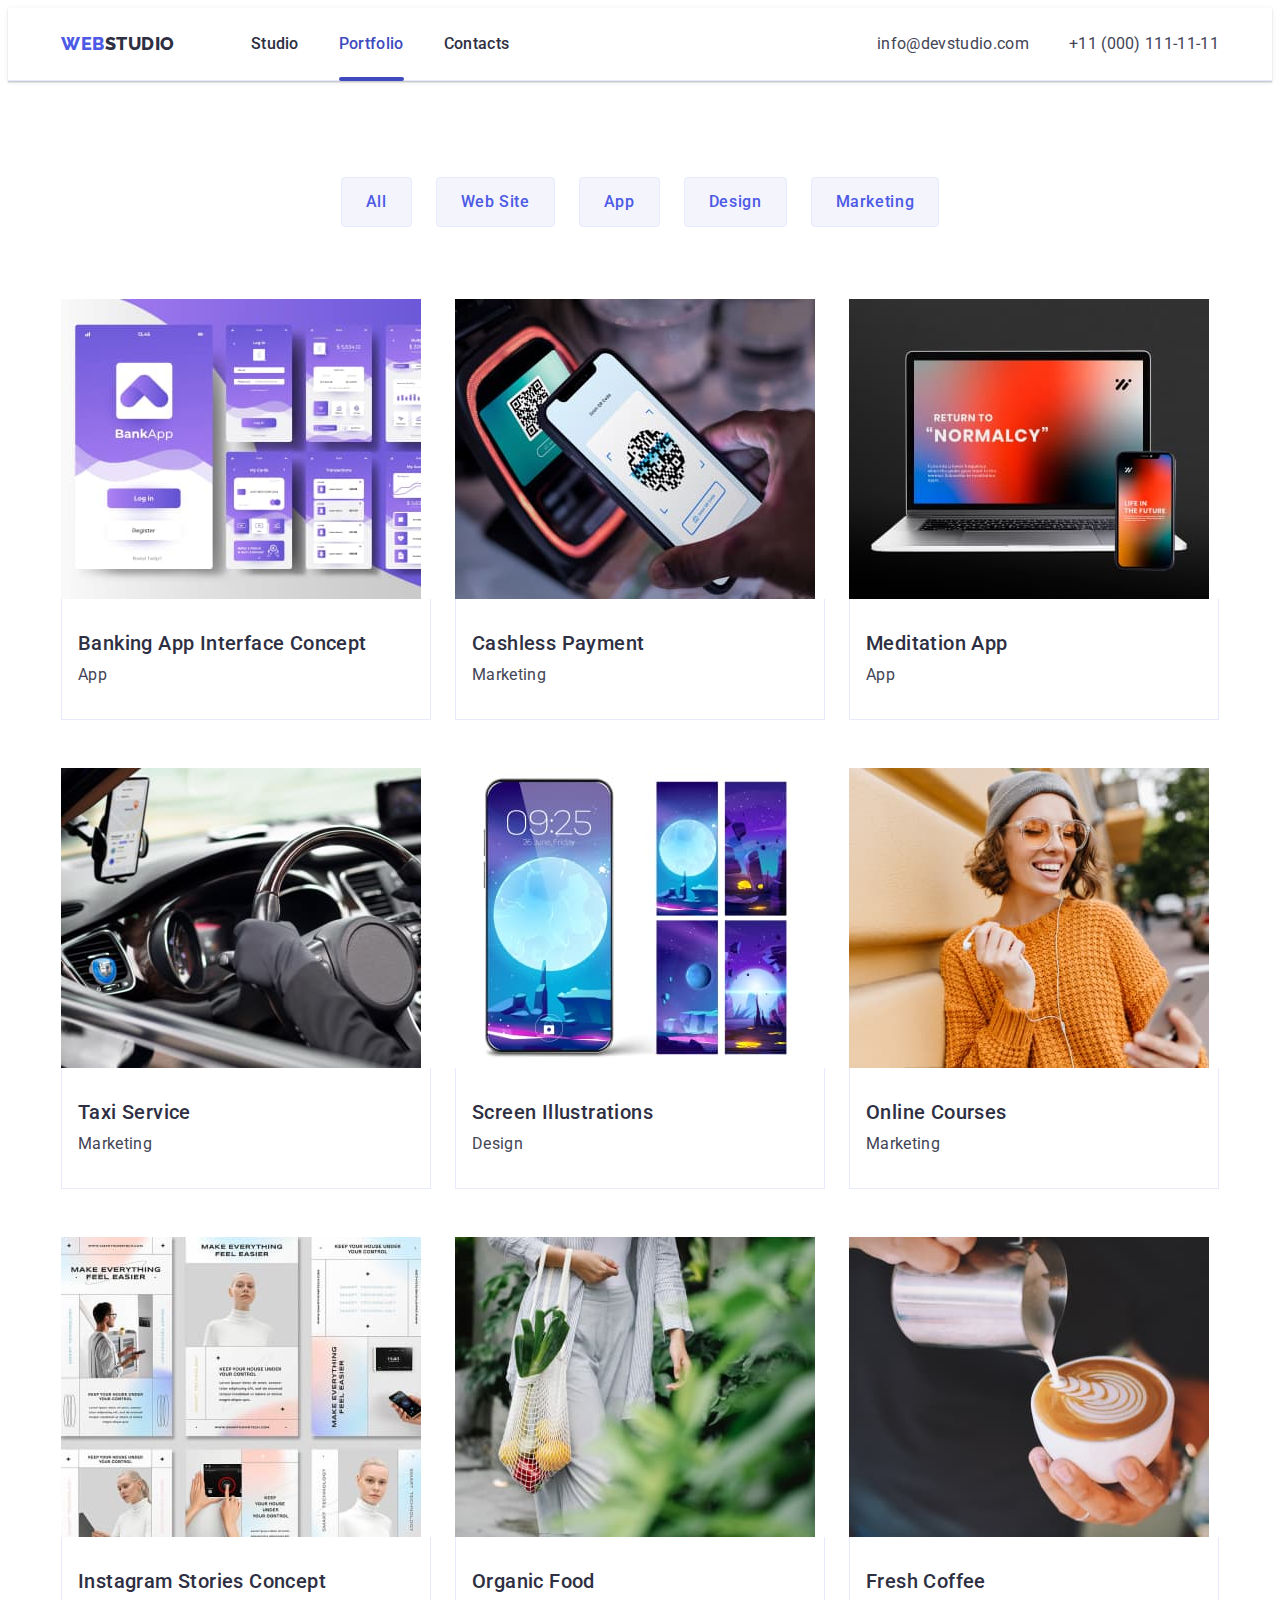
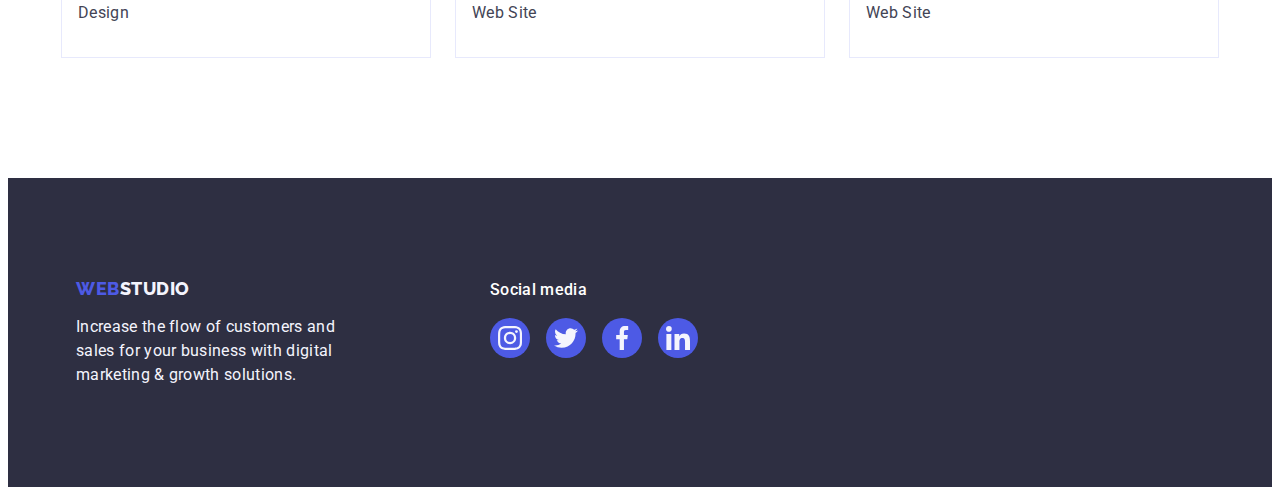
==== commit 2e3e2b56: "up" ====
--- a/portfolio.html
+++ b/portfolio.html
@@ -85,7 +85,7 @@
               </a>
             </li>
             <li class="img-list-item">
-              <a class="img-link link" href=""></a>
+              <a class="img-link link" href="">
                 <div class="portfolio-cover">
                   <img
                     src="./images/cashless-payment.jpg"
@@ -102,8 +102,8 @@
                 <div class="description">
                   <h2 class="title-img">Cashless Payment</h2>
                   <p class="paragraph-img">Marketing</p>
-                </div></a
-              >
+                </div>
+              </a>
             </li>
             <li class="img-list-item">
               <a class="img-link link" href="">
--- a/css/styles.css
+++ b/css/styles.css
@@ -118,6 +118,7 @@
   height: 4px;
   border-radius: 2px;
   background-color: #404bbf;
+  bottom: -1px;
 }
 
 .address {
@@ -582,9 +583,8 @@
 
 .img-link:hover,
 .img-link:focus {
-  box-shadow: 0px 2px 1px 0px rgba(46, 47, 66, 0.08),
-    0px 1px 1px 0px rgba(46, 47, 66, 0.16),
-    0px 1px 6px 0px rgba(46, 47, 66, 0.08);
+  box-shadow: 0px 1px 6px rgba(46, 47, 66, 0.08),
+    0px 1px 1px rgba(46, 47, 66, 0.16), 0px 2px 1px rgba(46, 47, 66, 0.08);
 }
 
 .description {
@@ -610,6 +610,7 @@
   width: 100%;
   height: 100%;
   background-color: rgba(46, 47, 66, 0.4);
+  transition: opacity 300ms linear, visibility 300ms linear;
 }
 
 .modal {
@@ -624,9 +625,6 @@
 }
 
 .modal-close-button {
-  width: 24px;
-  height: 24px;
-  background-color: #e7e9fc;
   position: absolute;
   top: 24px;
   right: 24px;
@@ -636,3 +634,9 @@
   fill: #ffffff;
   background-color: #404bbf;
 }
+
+.is-hidden {
+  opacity: 0;
+  visibility: hidden;
+  pointer-events: none;
+}
